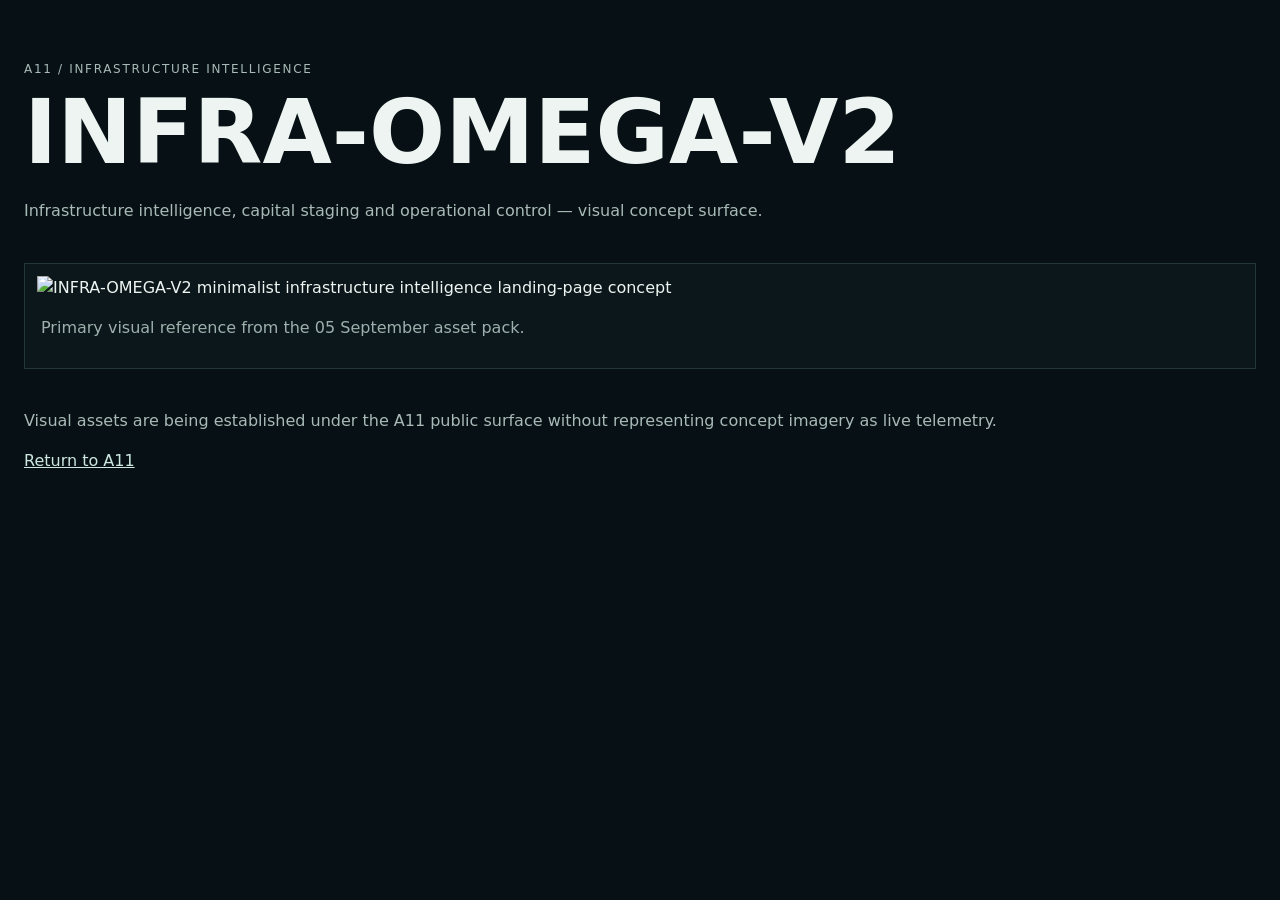
==== infra-omega/index.html @ 84a69493 "feat: establish INFRA-OMEGA visual surface" ====
<!doctype html><html lang="en"><head><meta charset="utf-8"><meta name="viewport" content="width=device-width,initial-scale=1"><title>INFRA-OMEGA-V2 — Infrastructure Intelligence</title><meta name="description" content="INFRA-OMEGA-V2 infrastructure intelligence visual surface."><style>body{margin:0;background:#071014;color:#edf4f1;font:16px/1.5 system-ui,-apple-system,Segoe UI,sans-serif}main{max-width:1400px;margin:auto;padding:48px 24px}p{color:#a8bab7}.eyebrow{letter-spacing:.14em;text-transform:uppercase;font-size:12px}h1{font-size:clamp(42px,7vw,92px);line-height:.95;margin:12px 0 24px}figure{margin:40px 0;border:1px solid #26373a;background:#0c171b;padding:12px}img{display:block;width:100%;height:auto}figcaption{padding:16px 4px;color:#9eb0ad}a{color:#cce7df}</style></head><body><main><p class="eyebrow">A11 / infrastructure intelligence</p><h1>INFRA-OMEGA-V2</h1><p>Infrastructure intelligence, capital staging and operational control — visual concept surface.</p><figure><img src="../assets/infra-omega/minimalist-landing.webp" alt="INFRA-OMEGA-V2 minimalist infrastructure intelligence landing-page concept"><figcaption>Primary visual reference from the 05 September asset pack.</figcaption></figure><p>Visual assets are being established under the A11 public surface without representing concept imagery as live telemetry.</p><p><a href="../">Return to A11</a></p></main></body></html>
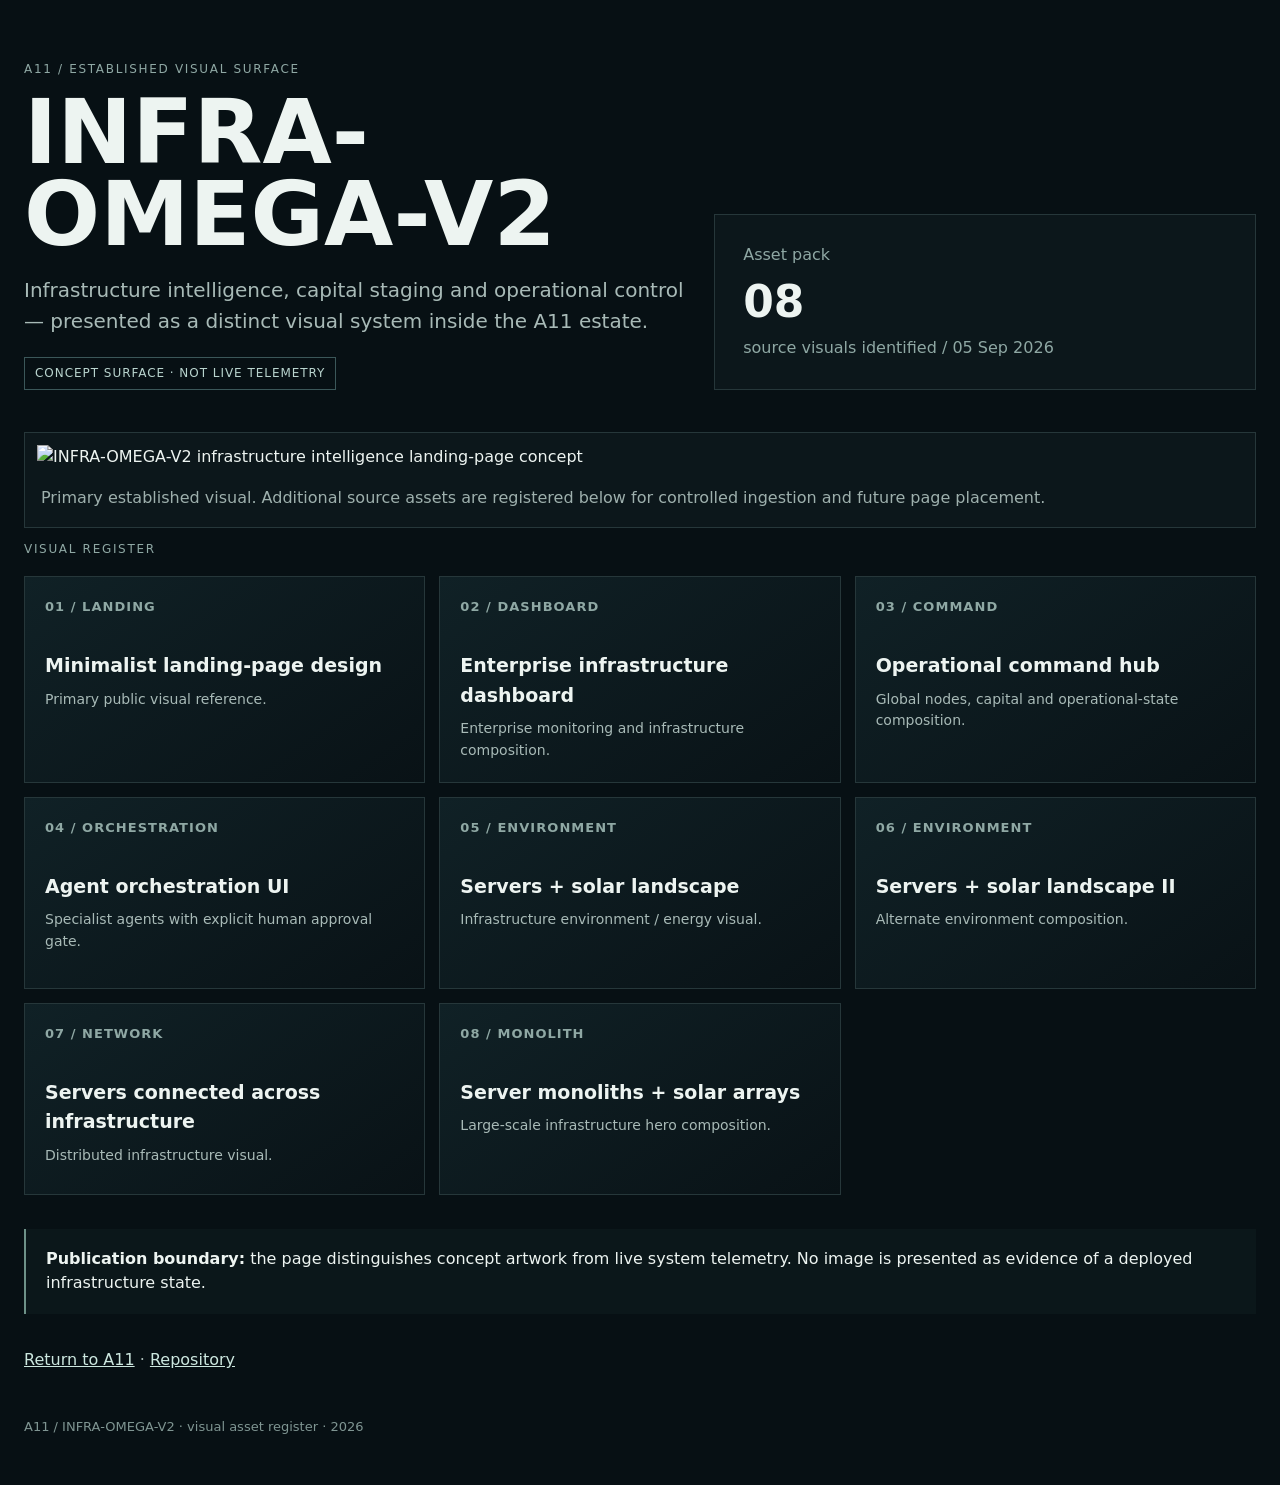
==== commit 1cbab33c: "Establish INFRA-OMEGA-V2 visual surface and asset register" ====
--- a/infra-omega/index.html
+++ b/infra-omega/index.html
@@ -1 +1 @@
-<!doctype html><html lang="en"><head><meta charset="utf-8"><meta name="viewport" content="width=device-width,initial-scale=1"><title>INFRA-OMEGA-V2 — Infrastructure Intelligence</title><meta name="description" content="INFRA-OMEGA-V2 infrastructure intelligence visual surface."><style>body{margin:0;background:#071014;color:#edf4f1;font:16px/1.5 system-ui,-apple-system,Segoe UI,sans-serif}main{max-width:1400px;margin:auto;padding:48px 24px}p{color:#a8bab7}.eyebrow{letter-spacing:.14em;text-transform:uppercase;font-size:12px}h1{font-size:clamp(42px,7vw,92px);line-height:.95;margin:12px 0 24px}figure{margin:40px 0;border:1px solid #26373a;background:#0c171b;padding:12px}img{display:block;width:100%;height:auto}figcaption{padding:16px 4px;color:#9eb0ad}a{color:#cce7df}</style></head><body><main><p class="eyebrow">A11 / infrastructure intelligence</p><h1>INFRA-OMEGA-V2</h1><p>Infrastructure intelligence, capital staging and operational control — visual concept surface.</p><figure><img src="../assets/infra-omega/minimalist-landing.webp" alt="INFRA-OMEGA-V2 minimalist infrastructure intelligence landing-page concept"><figcaption>Primary visual reference from the 05 September asset pack.</figcaption></figure><p>Visual assets are being established under the A11 public surface without representing concept imagery as live telemetry.</p><p><a href="../">Return to A11</a></p></main></body></html>+<!doctype html><html lang="en"><head><meta charset="utf-8"><meta name="viewport" content="width=device-width,initial-scale=1"><meta name="description" content="INFRA-OMEGA-V2 — infrastructure intelligence visual surface within the A11 public estate."><title>INFRA-OMEGA-V2 — Infrastructure Intelligence</title><style>body{margin:0;background:#071014;color:#edf4f1;font:16px/1.55 system-ui,-apple-system,Segoe UI,sans-serif}main{max-width:1400px;margin:auto;padding:48px 24px}p{color:#a8bab7}.eyebrow{letter-spacing:.14em;text-transform:uppercase;font-size:12px;color:#8fa8a4}h1{font-size:clamp(44px,7vw,96px);line-height:.92;margin:12px 0 20px}a{color:#cce7df}.hero{display:grid;grid-template-columns:1.1fr .9fr;gap:28px;align-items:end;margin-bottom:42px}.hero-card{border:1px solid #26373a;background:#0c171b;padding:28px}.hero-card strong{font-size:44px;display:block}.hero-card span{color:#8fa8a4}.lead{max-width:760px;font-size:20px}.visual{margin:0;border:1px solid #26373a;background:#0c171b;padding:12px}.visual img{display:block;width:100%;height:auto}.visual figcaption{padding:16px 4px 4px;color:#9eb0ad}.grid{display:grid;grid-template-columns:repeat(3,1fr);gap:14px;margin-top:18px}.tile{min-height:150px;border:1px solid #26373a;background:linear-gradient(145deg,#102126,#091216);padding:20px}.tile b{display:block;font-size:13px;letter-spacing:.08em;text-transform:uppercase;color:#8fa8a4;margin-bottom:34px}.tile strong{font-size:19px}.tile p{font-size:14px;margin:8px 0 0}.status{display:inline-block;border:1px solid #3b5759;padding:6px 10px;font-size:12px;letter-spacing:.08em;text-transform:uppercase;color:#b9d4ce}.note{margin:34px 0;padding:18px 20px;border-left:2px solid #6d9188;background:#0b171a}.footer{margin-top:44px;color:#7f9592;font-size:13px}@media(max-width:800px){.hero{grid-template-columns:1fr}.grid{grid-template-columns:1fr 1fr}}@media(max-width:520px){main{padding:28px 16px}.grid{grid-template-columns:1fr}}</style></head><body><main><section class="hero"><div><p class="eyebrow">A11 / established visual surface</p><h1>INFRA-OMEGA-V2</h1><p class="lead">Infrastructure intelligence, capital staging and operational control — presented as a distinct visual system inside the A11 estate.</p><span class="status">Concept surface · not live telemetry</span></div><div class="hero-card"><span>Asset pack</span><strong>08</strong><span>source visuals identified / 05 Sep 2026</span></div></section><figure class="visual"><img src="../assets/infra-omega/minimalist-landing.webp" alt="INFRA-OMEGA-V2 infrastructure intelligence landing-page concept"><figcaption>Primary established visual. Additional source assets are registered below for controlled ingestion and future page placement.</figcaption></figure><section><p class="eyebrow">Visual register</p><div class="grid"><article class="tile"><b>01 / landing</b><strong>Minimalist landing-page design</strong><p>Primary public visual reference.</p></article><article class="tile"><b>02 / dashboard</b><strong>Enterprise infrastructure dashboard</strong><p>Enterprise monitoring and infrastructure composition.</p></article><article class="tile"><b>03 / command</b><strong>Operational command hub</strong><p>Global nodes, capital and operational-state composition.</p></article><article class="tile"><b>04 / orchestration</b><strong>Agent orchestration UI</strong><p>Specialist agents with explicit human approval gate.</p></article><article class="tile"><b>05 / environment</b><strong>Servers + solar landscape</strong><p>Infrastructure environment / energy visual.</p></article><article class="tile"><b>06 / environment</b><strong>Servers + solar landscape II</strong><p>Alternate environment composition.</p></article><article class="tile"><b>07 / network</b><strong>Servers connected across infrastructure</strong><p>Distributed infrastructure visual.</p></article><article class="tile"><b>08 / monolith</b><strong>Server monoliths + solar arrays</strong><p>Large-scale infrastructure hero composition.</p></article></div></section><div class="note"><strong>Publication boundary:</strong> the page distinguishes concept artwork from live system telemetry. No image is presented as evidence of a deployed infrastructure state.</div><p><a href="../">Return to A11</a> · <a href="https://github.com/angellllkr-eng/a11-homepage">Repository</a></p><div class="footer">A11 / INFRA-OMEGA-V2 · visual asset register · 2026</div></main></body></html>
